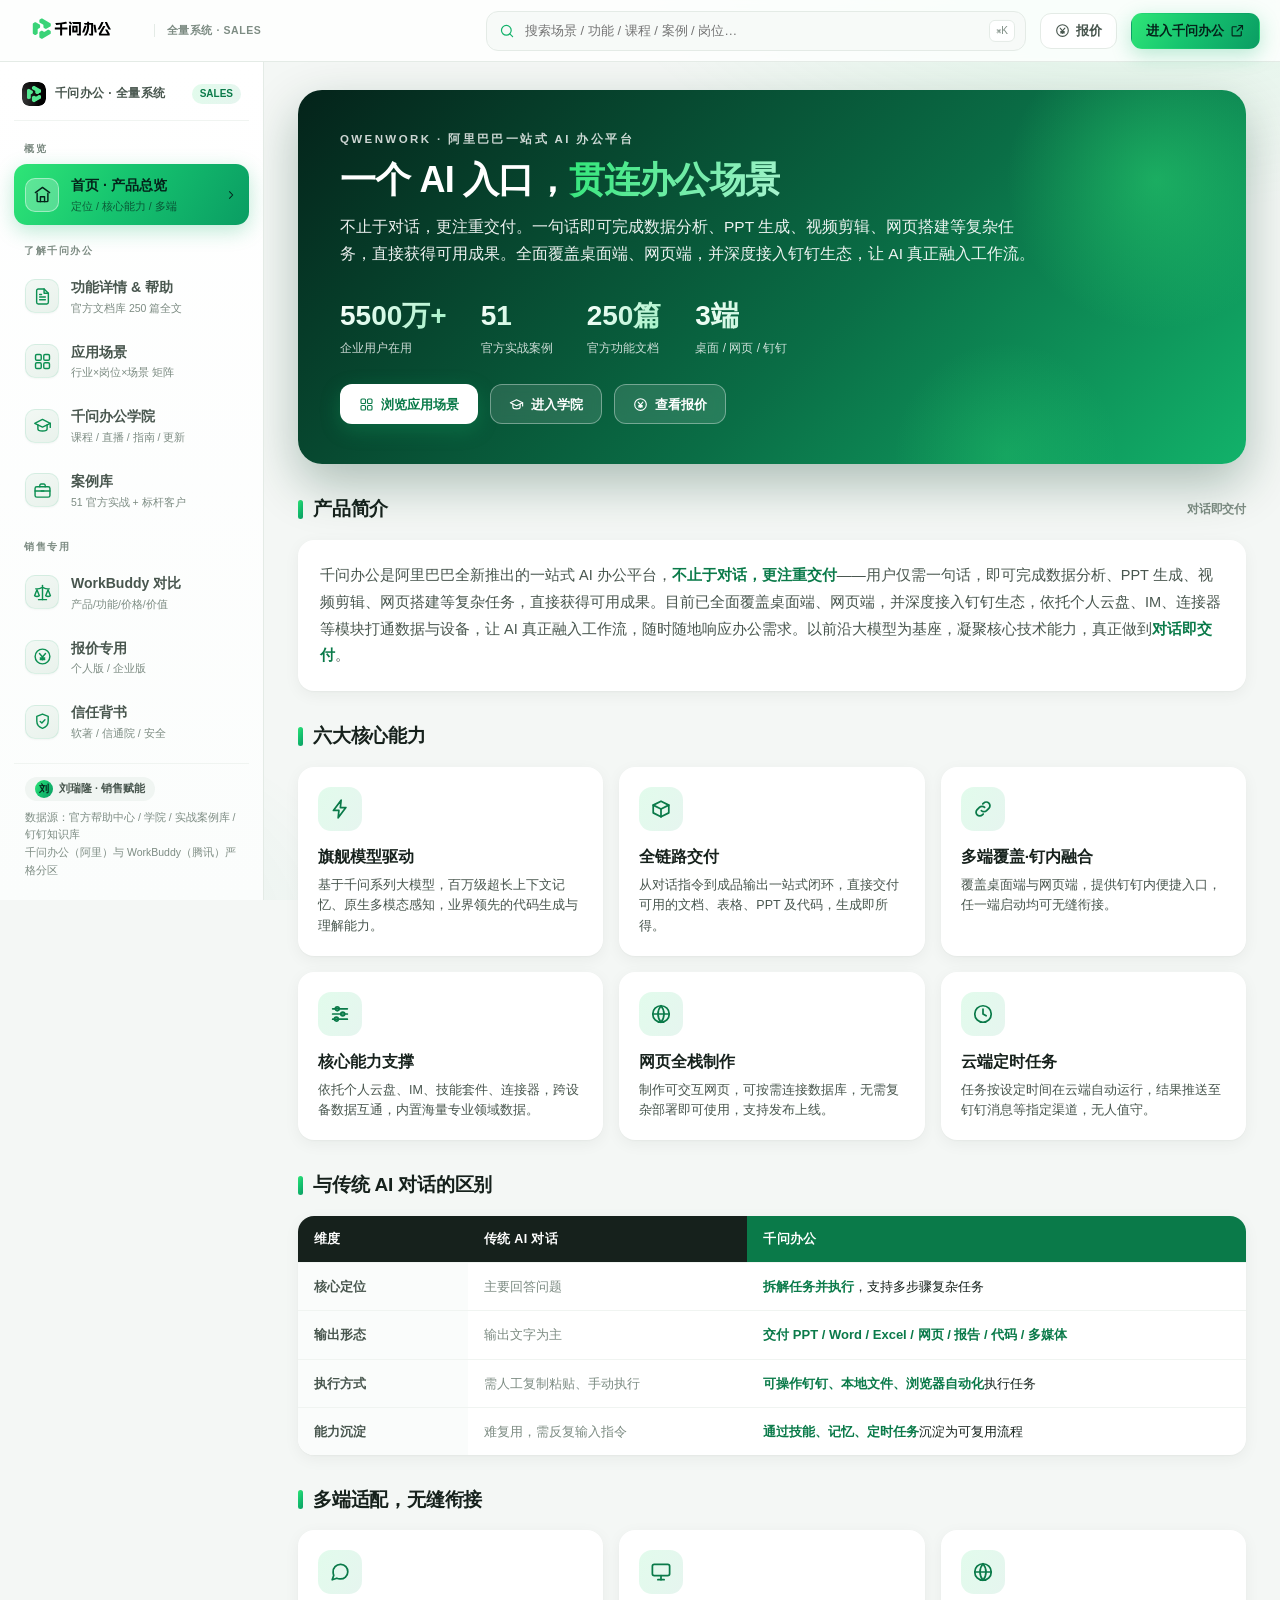
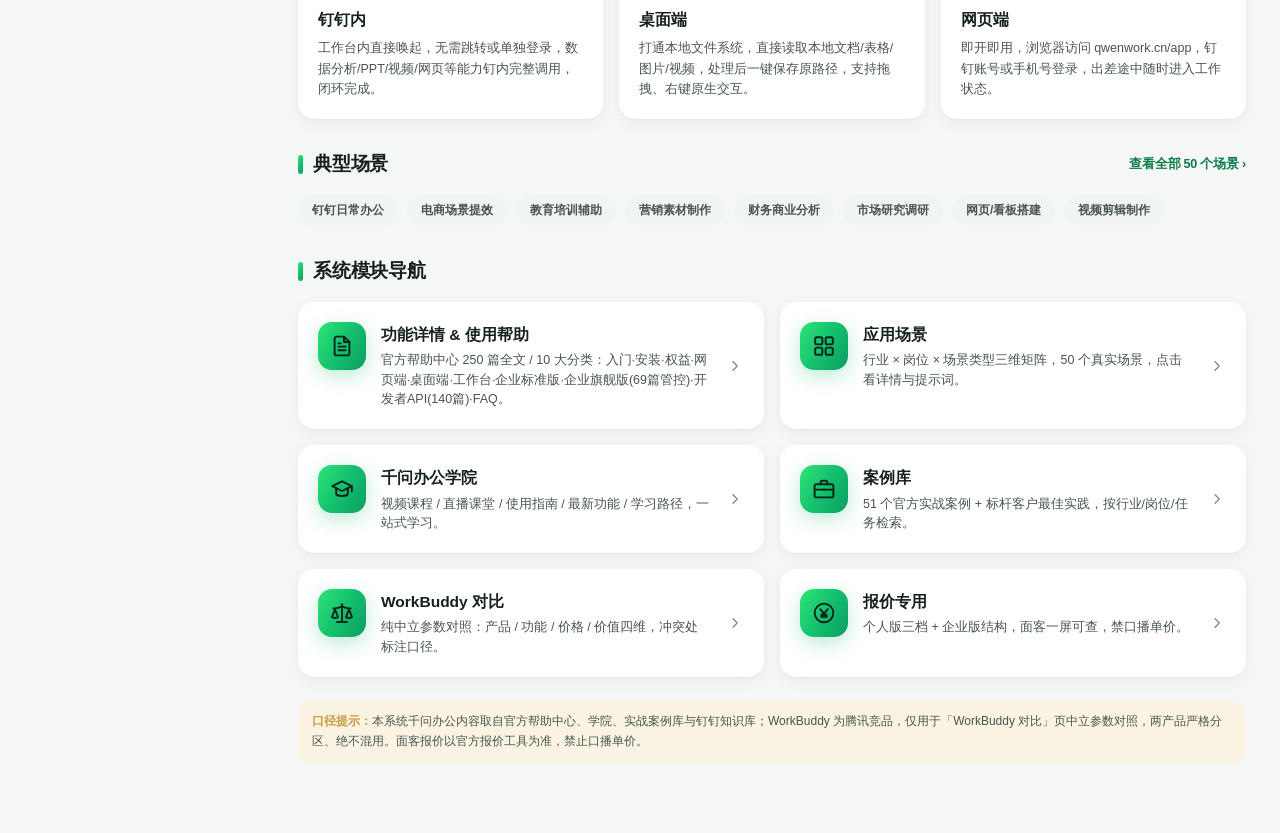
==== index.html @ 917c47f8 "Add files via upload" ====
<!DOCTYPE html>
<html lang="zh-CN">
<head>
<meta charset="UTF-8">
<meta name="viewport" content="width=device-width, initial-scale=1.0">
<title>千问办公 · 全量系统 | 产品总览</title>
<link rel="stylesheet" href="assets/style.css">
</head>
<body>
<div id="topbar-slot"></div>
<nav class="sidenav" id="sidenav"></nav>
<div class="main">
  <div class="page">

    <section class="hero fade-in">
      <div class="he">QWENWORK · 阿里巴巴一站式 AI 办公平台</div>
      <h1>一个 AI 入口，<span class="hl">贯连办公场景</span></h1>
      <p>不止于对话，更注重交付。一句话即可完成数据分析、PPT 生成、视频剪辑、网页搭建等复杂任务，直接获得可用成果。全面覆盖桌面端、网页端，并深度接入钉钉生态，让 AI 真正融入工作流。</p>
      <div class="hstats">
        <div class="hs"><div class="num">5500万+</div><div class="lab">企业用户在用</div></div>
        <div class="hs"><div class="num">51</div><div class="lab">官方实战案例</div></div>
        <div class="hs"><div class="num">250篇</div><div class="lab">官方功能文档</div></div>
        <div class="hs"><div class="num">3端</div><div class="lab">桌面 / 网页 / 钉钉</div></div>
      </div>
      <div class="hbtns">
        <a class="btn pri" href="scenarios.html"><svg class="ic-svg" viewBox="0 0 24 24" fill="none" stroke="currentColor" stroke-width="1.8" stroke-linecap="round" stroke-linejoin="round"><rect x="3.2" y="3.2" width="7.2" height="7.2" rx="1.6"/><rect x="13.6" y="3.2" width="7.2" height="7.2" rx="1.6"/><rect x="3.2" y="13.6" width="7.2" height="7.2" rx="1.6"/><rect x="13.6" y="13.6" width="7.2" height="7.2" rx="1.6"/></svg>浏览应用场景</a>
        <a class="btn gho" href="academy.html"><svg class="ic-svg" viewBox="0 0 24 24" fill="none" stroke="currentColor" stroke-width="1.8" stroke-linecap="round" stroke-linejoin="round"><path d="M21.8 9.2 12 4.4 2.2 9.2 12 14z"/><path d="M6.2 11.4v5c0 1.4 2.6 2.6 5.8 2.6s5.8-1.2 5.8-2.6v-5"/><path d="M21.8 9.2v5.2"/></svg>进入学院</a>
        <a class="btn gho" href="pricing.html"><svg class="ic-svg" viewBox="0 0 24 24" fill="none" stroke="currentColor" stroke-width="1.8" stroke-linecap="round" stroke-linejoin="round"><circle cx="12" cy="12" r="9.3"/><path d="M8.2 8.2 12 12.6l3.8-4.4"/><path d="M12 12.6v3.6"/><path d="M9.2 13.8h5.6M9.2 15.8h5.6"/></svg>查看报价</a>
      </div>
    </section>

    <div class="sec-title reveal"><span class="bar"></span>产品简介<span class="cnt">对话即交付</span></div>
    <div class="card reveal" style="line-height:1.85;color:var(--ink2);font-size:14.5px">
      千问办公是阿里巴巴全新推出的一站式 AI 办公平台，<b style="color:var(--brand-deep)">不止于对话，更注重交付</b>——用户仅需一句话，即可完成数据分析、PPT 生成、视频剪辑、网页搭建等复杂任务，直接获得可用成果。目前已全面覆盖桌面端、网页端，并深度接入钉钉生态，依托个人云盘、IM、连接器等模块打通数据与设备，让 AI 真正融入工作流，随时随地响应办公需求。以前沿大模型为基座，凝聚核心技术能力，真正做到<b style="color:var(--brand-deep)">对话即交付</b>。
    </div>

    <div class="sec-title reveal"><span class="bar"></span>六大核心能力</div>
    <div class="grid g3" id="caps"></div>

    <div class="sec-title reveal"><span class="bar"></span>与传统 AI 对话的区别</div>
    <table class="cmp reveal">
      <thead><tr><th style="width:170px">维度</th><th>传统 AI 对话</th><th class="qw">千问办公</th></tr></thead>
      <tbody>
        <tr><td class="dim">核心定位</td><td class="no">主要回答问题</td><td><span class="yes">拆解任务并执行</span>，支持多步骤复杂任务</td></tr>
        <tr><td class="dim">输出形态</td><td class="no">输出文字为主</td><td><span class="yes">交付 PPT / Word / Excel / 网页 / 报告 / 代码 / 多媒体</span></td></tr>
        <tr><td class="dim">执行方式</td><td class="no">需人工复制粘贴、手动执行</td><td><span class="yes">可操作钉钉、本地文件、浏览器自动化</span>执行任务</td></tr>
        <tr><td class="dim">能力沉淀</td><td class="no">难复用，需反复输入指令</td><td><span class="yes">通过技能、记忆、定时任务</span>沉淀为可复用流程</td></tr>
      </tbody>
    </table>

    <div class="sec-title reveal"><span class="bar"></span>多端适配，无缝衔接</div>
    <div class="grid g3" id="ends"></div>

    <div class="sec-title reveal"><span class="bar"></span>典型场景<span class="more" onclick="location.href='scenarios.html'">查看全部 50 个场景 ›</span></div>
    <div class="chips reveal" id="typical" style="gap:9px"></div>

    <div class="sec-title reveal"><span class="bar"></span>系统模块导航</div>
    <div class="grid g2" id="mods"></div>

    <div class="note reveal" style="margin-top:24px"><b>口径提示：</b>本系统千问办公内容取自官方帮助中心、学院、实战案例库与钉钉知识库；WorkBuddy 为腾讯竞品，仅用于「WorkBuddy 对比」页中立参数对照，两产品严格分区、绝不混用。面客报价以官方报价工具为准，禁止口播单价。</div>

  </div>
</div>
<script src="assets/data.js"></script>
<script src="assets/cases-data.js"></script>
<script src="assets/learn-content.js"></script>
<script src="assets/app.js"></script>
<script>
initShell('index');

const CAPS=[
  {i:"zap",t:"旗舰模型驱动",d:"基于千问系列大模型，百万级超长上下文记忆、原生多模态感知，业界领先的代码生成与理解能力。"},
  {i:"box",t:"全链路交付",d:"从对话指令到成品输出一站式闭环，直接交付可用的文档、表格、PPT 及代码，生成即所得。"},
  {i:"link",t:"多端覆盖·钉内融合",d:"覆盖桌面端与网页端，提供钉钉内便捷入口，任一端启动均可无缝衔接。"},
  {i:"sliders",t:"核心能力支撑",d:"依托个人云盘、IM、技能套件、连接器，跨设备数据互通，内置海量专业领域数据。"},
  {i:"globe",t:"网页全栈制作",d:"制作可交互网页，可按需连接数据库，无需复杂部署即可使用，支持发布上线。"},
  {i:"clock",t:"云端定时任务",d:"任务按设定时间在云端自动运行，结果推送至钉钉消息等指定渠道，无人值守。"},
];
document.getElementById('caps').innerHTML=CAPS.map((c,i)=>`<div class="cap reveal" style="transition-delay:${i*40}ms"><div class="ci">${icon(c.i)}</div><h3>${c.t}</h3><p>${c.d}</p></div>`).join('');

const ENDS=[
  {i:"message",t:"钉钉内",d:"工作台内直接唤起，无需跳转或单独登录，数据分析/PPT/视频/网页等能力钉内完整调用，闭环完成。"},
  {i:"monitor",t:"桌面端",d:"打通本地文件系统，直接读取本地文档/表格/图片/视频，处理后一键保存原路径，支持拖拽、右键原生交互。"},
  {i:"globe",t:"网页端",d:"即开即用，浏览器访问 qwenwork.cn/app，钉钉账号或手机号登录，出差途中随时进入工作状态。"},
];
document.getElementById('ends').innerHTML=ENDS.map((c,i)=>`<div class="cap reveal" style="transition-delay:${i*40}ms"><div class="ci">${icon(c.i)}</div><h3>${c.t}</h3><p>${c.d}</p></div>`).join('');

const TYP=["钉钉日常办公","电商场景提效","教育培训辅助","营销素材制作","财务商业分析","市场研究调研","网页/看板搭建","视频剪辑制作"];
document.getElementById('typical').innerHTML=TYP.map(t=>`<span class="chip" onclick="location.href='scenarios.html'">${t}</span>`).join('');

const MODS=[
  {i:"docs",t:"功能详情 & 使用帮助",d:"官方帮助中心 250 篇全文 / 10 大分类：入门·安装·权益·网页端·桌面端·工作台·企业标准版·企业旗舰版(69篇管控)·开发者API(140篇)·FAQ。",h:"features.html"},
  {i:"grid",t:"应用场景",d:"行业 × 岗位 × 场景类型三维矩阵，50 个真实场景，点击看详情与提示词。",h:"scenarios.html"},
  {i:"cap",t:"千问办公学院",d:"视频课程 / 直播课堂 / 使用指南 / 最新功能 / 学习路径，一站式学习。",h:"academy.html"},
  {i:"briefcase",t:"案例库",d:"51 个官方实战案例 + 标杆客户最佳实践，按行业/岗位/任务检索。",h:"cases.html"},
  {i:"scale",t:"WorkBuddy 对比",d:"纯中立参数对照：产品 / 功能 / 价格 / 价值四维，冲突处标注口径。",h:"compare.html"},
  {i:"yuan",t:"报价专用",d:"个人版三档 + 企业版结构，面客一屏可查，禁口播单价。",h:"pricing.html"},
];
document.getElementById('mods').innerHTML=MODS.map((m,i)=>`<a class="mod reveal" style="transition-delay:${i*40}ms" href="${m.h}"><div class="mi">${icon(m.i)}</div><div><h3>${m.t}</h3><p>${m.d}</p></div><span class="go">${icon('chevron')}</span></a>`).join('');

// 触发 reveal
requestAnimationFrame(()=>document.querySelectorAll('.reveal').forEach(el=>el.classList.add('in')));
</script>
</body>
</html>
---- assets/style.css ----
/* 千问办公全量系统 · 共享样式 · 品牌绿 · 清爽亮色查阅风 · v2 */
:root{
  --bg:#f4f7f5; --bg2:#eef3ef; --panel:#ffffff; --ink:#16211c; --ink2:#48564e; --ink3:#7d8c83;
  --line:#e4ebe6; --line2:#f0f4f1;
  --brand:#12b26a; --brand-bright:#2fe577; --brand-deep:#0a7a49; --brand-ink:#0c8f52;
  --grad:linear-gradient(120deg,#2fe577 0%,#16c46f 45%,#0a9d63 100%);
  --grad-soft:linear-gradient(120deg,rgba(47,229,119,.14),rgba(10,157,99,.10));
  --hero:linear-gradient(135deg,#04231a 0%,#0a6e46 58%,#12b26a 100%);
  --gold:#c99a3c; --cyan:#0ea5b7; --ok:#1f9d6b; --warn:#d98a1f; --bad:#d4574e;
  --sh1:0 1px 2px rgba(16,40,28,.04),0 4px 16px rgba(16,40,28,.05);
  --sh2:0 4px 10px rgba(16,40,28,.07),0 18px 44px rgba(16,40,28,.10);
  --shg:0 6px 20px rgba(18,178,106,.28);
  --r:16px; --rs:11px;
  --nav:264px; --head:62px;
  --f1:13px; --f2:15px; --f3:19px;
  --ease:cubic-bezier(.22,.61,.36,1);
}
*{box-sizing:border-box;margin:0;padding:0}
html{scroll-behavior:smooth}
body{
  font-family:-apple-system,BlinkMacSystemFont,"PingFang SC","Microsoft YaHei",Segoe UI,Roboto,sans-serif;
  background:var(--bg); color:var(--ink); font-size:var(--f2); line-height:1.62; -webkit-font-smoothing:antialiased;
}
body::before{content:"";position:fixed;inset:0;z-index:-1;pointer-events:none;
  background:radial-gradient(900px 480px at 88% -8%,rgba(47,229,119,.13),transparent 60%),
             radial-gradient(760px 420px at -6% 104%,rgba(10,157,99,.10),transparent 60%);}
a{color:inherit;text-decoration:none}
::selection{background:rgba(47,229,119,.30)}
img{max-width:100%;display:block}

/* ===== 顶部栏（玻璃） ===== */
.topbar{position:fixed;top:0;left:0;right:0;height:var(--head);z-index:60;
  background:rgba(255,255,255,.82);backdrop-filter:saturate(180%) blur(16px);
  border-bottom:1px solid var(--line);display:flex;align-items:center;gap:14px;padding:0 20px}
.brand{display:flex;align-items:center;gap:11px;font-weight:800}
.brand .logo{width:34px;height:34px;border-radius:11px;background:var(--grad);display:grid;place-items:center;color:#04231a;font-size:17px;font-weight:900;box-shadow:var(--shg)}
.brand .bt{font-size:16px;letter-spacing:.2px;line-height:1.15}
.brand .bt small{display:block;font-size:10.5px;font-weight:600;color:var(--ink3);letter-spacing:1.2px;margin-top:1px}
.searchwrap{flex:1;max-width:540px;margin-left:auto;position:relative}
.searchwrap input{width:100%;height:40px;border:1px solid var(--line);background:#f7faf8;border-radius:12px;padding:0 60px 0 38px;font-size:var(--f1);color:var(--ink);outline:none;transition:.2s var(--ease)}
.searchwrap input:focus{border-color:var(--brand);background:#fff;box-shadow:0 0 0 4px rgba(47,229,119,.16)}
.searchwrap .si{position:absolute;left:13px;top:50%;transform:translateY(-50%);color:var(--brand);font-size:15px}
.searchwrap .kbd{position:absolute;right:11px;top:50%;transform:translateY(-50%);font-size:10px;color:var(--ink3);border:1px solid var(--line);border-radius:6px;padding:2px 6px;background:#fff}
.suggest{position:absolute;top:48px;left:0;right:0;background:#fff;border:1px solid var(--line);border-radius:14px;box-shadow:var(--sh2);max-height:64vh;overflow:auto;display:none;z-index:70}
.suggest.on{display:block;animation:pop .18s var(--ease)}
@keyframes pop{from{opacity:0;transform:translateY(-6px)}to{opacity:1;transform:none}}
.suggest .sg{padding:10px 15px;cursor:pointer;border-bottom:1px solid var(--line2);font-size:var(--f1);display:flex;gap:10px;align-items:center}
.suggest .sg:last-child{border-bottom:0}
.suggest .sg:hover,.suggest .sg.act{background:#f1fbf5}
.suggest .sg .ico{width:26px;height:26px;border-radius:8px;background:var(--grad-soft);color:var(--brand-deep);display:grid;place-items:center;font-size:13px;flex-shrink:0}
.suggest .sg .t{font-weight:650}
.suggest .sg .m{color:var(--ink3);font-size:11px}
.topbtn{height:36px;padding:0 14px;border-radius:11px;border:1px solid var(--line);background:#fff;font-size:var(--f1);font-weight:600;color:var(--ink2);cursor:pointer;display:flex;align-items:center;gap:6px;transition:.18s var(--ease);white-space:nowrap}
.topbtn:hover{border-color:var(--brand);color:var(--brand-deep);box-shadow:0 3px 10px rgba(18,178,106,.14)}
.topbtn.solid{background:var(--grad);color:#04231a;border-color:transparent;box-shadow:var(--shg)}
.topbtn.solid:hover{filter:brightness(1.05);color:#04231a}

/* ===== 侧边导航（系统模块控制台风） ===== */
.sidenav{position:fixed;top:var(--head);left:0;bottom:0;width:var(--nav);z-index:50;
  background:linear-gradient(180deg,#ffffff,#fbfdfc);border-right:1px solid var(--line);
  padding:16px 14px;overflow:auto;display:flex;flex-direction:column}
.nav-head{display:flex;align-items:center;gap:9px;padding:4px 8px 14px;margin-bottom:6px;border-bottom:1px solid var(--line2)}
.nav-head .dot{width:9px;height:9px;border-radius:50%;background:var(--brand-bright);box-shadow:0 0 0 4px rgba(47,229,119,.18)}
.nav-head .t{font-size:12px;font-weight:700;color:var(--ink2);letter-spacing:.4px}
.nav-head .v{margin-left:auto;font-size:10px;font-weight:700;color:var(--brand-deep);background:var(--grad-soft);padding:2px 8px;border-radius:999px}
.grp{font-size:10px;color:var(--ink3);letter-spacing:1.6px;font-weight:800;padding:14px 10px 7px;text-transform:uppercase}
.ni{display:flex;align-items:center;gap:12px;padding:10px 11px;border-radius:13px;color:var(--ink2);font-size:14px;font-weight:600;cursor:pointer;transition:.18s var(--ease);margin-bottom:4px;position:relative}
.ni .ic{width:34px;height:34px;border-radius:10px;background:linear-gradient(150deg,#f2f8f4,#e9f2ec);border:1px solid rgba(18,178,106,.10);color:var(--brand-ink);display:grid;place-items:center;font-size:16px;flex-shrink:0;transition:.18s var(--ease);box-shadow:0 1px 2px rgba(16,40,28,.04)}
.ni .tx{flex:1;min-width:0}
.ni .tx .sub{display:block;font-size:10.5px;font-weight:500;color:var(--ink3);margin-top:1px;white-space:nowrap;overflow:hidden;text-overflow:ellipsis}
.ni .arw{opacity:0;transform:translateX(-4px);transition:.18s;color:var(--brand);font-size:14px}
.ni:hover{background:#f2f8f4;color:var(--ink)}
.ni:hover .ic{background:linear-gradient(150deg,#e3f6ea,#d3f0df);border-color:rgba(18,178,106,.22);color:var(--brand-deep);box-shadow:0 2px 8px rgba(18,178,106,.16)}
.ni:hover .arw{opacity:1;transform:none}
.ni.active{background:var(--grad);color:#04231a;box-shadow:var(--shg)}
.ni.active .ic{background:rgba(255,255,255,.24);border-color:rgba(255,255,255,.42);color:#04231a;box-shadow:none}
.ni.active .tx .sub{color:rgba(4,35,26,.66)}
.ni.active .arw{opacity:1;transform:none;color:#04231a}
.nav-foot{margin-top:auto;padding:13px 11px 4px;border-top:1px solid var(--line2);font-size:10.5px;color:var(--ink3);line-height:1.7}
.nav-foot .chipme{display:inline-flex;align-items:center;gap:6px;background:#f0f5f2;border-radius:999px;padding:3px 10px;font-weight:600;color:var(--ink2);margin-bottom:8px}
.nav-foot .chipme .av{width:18px;height:18px;border-radius:50%;background:var(--grad);color:#04231a;display:grid;place-items:center;font-size:10px;font-weight:800}

/* ===== 主区 ===== */
.main{margin-left:var(--nav);padding-top:var(--head);min-height:100vh}
.page{padding:28px 34px 70px;max-width:1320px;margin:0 auto}
.pagehead{margin-bottom:22px}
.pagehead .eyebrow{display:inline-flex;align-items:center;gap:7px;font-size:11px;letter-spacing:1.6px;color:var(--brand-deep);font-weight:800;text-transform:uppercase;background:var(--grad-soft);padding:4px 12px;border-radius:999px}
.pagehead h1{font-size:29px;font-weight:850;letter-spacing:-.4px;margin:12px 0 7px}
.pagehead p{color:var(--ink2);font-size:var(--f2);max-width:860px}

/* ===== 卡片/区块 ===== */
.card{background:var(--panel);border-radius:var(--r);box-shadow:var(--sh1);padding:22px}
.grid{display:grid;gap:16px}
.g2{grid-template-columns:repeat(2,1fr)}.g3{grid-template-columns:repeat(3,1fr)}.g4{grid-template-columns:repeat(4,1fr)}
.sec-title{display:flex;align-items:center;gap:10px;font-size:var(--f3);font-weight:800;margin:30px 0 15px;letter-spacing:-.2px}
.sec-title .bar{width:5px;height:19px;border-radius:3px;background:var(--grad)}
.sec-title .cnt{font-size:12px;color:var(--ink3);font-weight:600;margin-left:auto}
.sec-title .more{font-size:12.5px;color:var(--brand-deep);font-weight:650;margin-left:auto;cursor:pointer}
.sec-title .more:hover{text-decoration:underline}

.tag{display:inline-flex;align-items:center;gap:4px;font-size:11px;font-weight:650;padding:3px 10px;border-radius:999px;background:#eaf7ef;color:var(--brand-deep);line-height:1.6}
.tag.cy{background:#e6f7f9;color:#0a7d8c}.tag.gd{background:#faf3e3;color:var(--gold)}
.tag.gy{background:#f0f4f1;color:var(--ink2)}.tag.dk{background:#20243a;color:#fff}
.btn{display:inline-flex;align-items:center;gap:7px;height:40px;padding:0 18px;border-radius:12px;font-size:var(--f1);font-weight:700;cursor:pointer;border:1px solid transparent;transition:.18s var(--ease)}
.btn.pri{background:var(--grad);color:#04231a;box-shadow:var(--shg)}
.btn.pri:hover{filter:brightness(1.06);transform:translateY(-1px)}
.btn.gho{border-color:var(--line);background:#fff;color:var(--ink2)}
.btn.gho:hover{border-color:var(--brand);color:var(--brand-deep)}
.btn.sm{height:32px;padding:0 13px;font-size:12px;border-radius:9px}

/* ===== 筛选条 ===== */
.filters{background:var(--panel);border-radius:var(--r);box-shadow:var(--sh1);padding:15px 17px;margin-bottom:20px}
.frow{display:flex;align-items:flex-start;gap:11px;padding:8px 0;border-bottom:1px dashed var(--line2)}
.frow:last-of-type{border-bottom:0}
.frow .fl{font-size:11.5px;font-weight:800;color:var(--ink3);width:66px;flex-shrink:0;padding-top:6px;letter-spacing:.6px}
.chips{display:flex;flex-wrap:wrap;gap:7px}
.chip{font-size:12px;font-weight:650;padding:5px 13px;border-radius:999px;background:#f1f5f2;color:var(--ink2);cursor:pointer;border:1px solid transparent;transition:.16s var(--ease);user-select:none}
.chip:hover{background:#e4f6ea;color:var(--brand-deep)}
.chip.on{background:var(--grad);color:#04231a;box-shadow:0 3px 10px rgba(18,178,106,.26)}
.chip .n{opacity:.55;font-weight:600;margin-left:4px;font-size:11px}
.freset{font-size:12px;color:var(--brand-deep);cursor:pointer;font-weight:700;padding:6px 0 0;white-space:nowrap;display:inline-flex;align-items:center;gap:4px}
.freset .ic-svg{width:13px;height:13px}
.freset:hover{text-decoration:underline}

/* ===== 场景卡 ===== */
.scn-grid{display:grid;grid-template-columns:repeat(3,1fr);gap:16px}
.scn{background:var(--panel);border-radius:var(--r);box-shadow:var(--sh1);padding:18px;display:flex;flex-direction:column;gap:10px;transition:.22s var(--ease);position:relative;overflow:hidden;cursor:pointer}
.scn::after{content:"";position:absolute;left:0;top:0;bottom:0;width:4px;background:var(--grad);transform:scaleY(0);transform-origin:top;transition:.24s var(--ease)}
.scn:hover{box-shadow:var(--sh2);transform:translateY(-3px)}
.scn:hover::after{transform:scaleY(1)}
.scn .ghost{position:absolute;right:10px;top:4px;font-size:48px;font-weight:900;color:#f0f5f1;line-height:1;pointer-events:none}
.scn h3{font-size:15.5px;font-weight:800;line-height:1.42;position:relative;padding-right:34px}
.scn .pain{font-size:12.5px;color:var(--ink3);line-height:1.55}
.scn .sol{font-size:13px;color:var(--ink2);line-height:1.6;background:#f6faf7;border-radius:11px;padding:10px 12px}
.scn .sol b{color:var(--brand-deep);font-weight:750}
.scn .tags{display:flex;flex-wrap:wrap;gap:5px;margin-top:auto}
.scn .out{font-size:11px;color:var(--ink3);display:flex;align-items:center;gap:6px}
.scn .out .dot{width:6px;height:6px;border-radius:50%;background:var(--brand-bright)}
.scn .open{font-size:11.5px;font-weight:700;color:var(--brand-deep);display:flex;align-items:center;gap:4px;opacity:0;transform:translateX(-4px);transition:.2s}
.scn:hover .open{opacity:1;transform:none}
.empty{padding:54px;text-align:center;color:var(--ink3);grid-column:1/-1}

/* ===== Hero ===== */
.hero{background:var(--hero);border-radius:24px;padding:40px 42px;color:#fff;position:relative;overflow:hidden;box-shadow:0 20px 50px rgba(6,60,38,.30)}
.hero::after{content:"";position:absolute;right:-70px;top:-70px;width:320px;height:320px;border-radius:50%;background:radial-gradient(circle,rgba(47,229,119,.42),transparent 66%)}
.hero::before{content:"";position:absolute;right:120px;bottom:-110px;width:240px;height:240px;border-radius:50%;background:radial-gradient(circle,rgba(47,229,119,.22),transparent 66%)}
.hero .he{font-size:11.5px;letter-spacing:2.4px;opacity:.8;font-weight:700;text-transform:uppercase;position:relative}
.hero h1{font-size:36px;font-weight:900;margin:10px 0 12px;letter-spacing:-.8px;position:relative;line-height:1.18}
.hero h1 .hl{background:linear-gradient(120deg,#2fe577,#a7f3cf);-webkit-background-clip:text;background-clip:text;-webkit-text-fill-color:transparent}
.hero p{font-size:15.5px;opacity:.92;max-width:700px;line-height:1.75;position:relative}
.hero .hstats{display:flex;gap:34px;margin-top:26px;position:relative;flex-wrap:wrap}
.hero .hs .num{font-size:28px;font-weight:900;background:linear-gradient(120deg,#fff,#9ff0c4);-webkit-background-clip:text;background-clip:text;-webkit-text-fill-color:transparent}
.hero .hs .lab{font-size:12px;opacity:.8}
.hero .hbtns{display:flex;gap:12px;margin-top:26px;position:relative;flex-wrap:wrap}
.hero .hbtns .btn.pri{background:#fff;color:var(--brand-deep)}
.hero .hbtns .btn.gho{background:rgba(255,255,255,.12);color:#fff;border-color:rgba(255,255,255,.36);backdrop-filter:blur(6px)}
.hero .hbtns .btn.gho:hover{background:rgba(255,255,255,.2);color:#fff}

/* 能力卡 */
.cap{background:var(--panel);border-radius:var(--r);box-shadow:var(--sh1);padding:20px;transition:.22s var(--ease);position:relative;overflow:hidden}
.cap:hover{box-shadow:var(--sh2);transform:translateY(-3px)}
.cap .ci{width:44px;height:44px;border-radius:13px;display:grid;place-items:center;font-size:21px;background:var(--grad-soft);color:var(--brand-deep);margin-bottom:13px;transition:.22s}
.cap:hover .ci{background:var(--grad);color:#04231a;box-shadow:var(--shg)}
.cap h3{font-size:15.5px;font-weight:800;margin-bottom:6px}
.cap p{font-size:12.5px;color:var(--ink2);line-height:1.62}

/* 模块导航卡 */
.mod{background:var(--panel);border-radius:var(--r);box-shadow:var(--sh1);padding:20px;cursor:pointer;transition:.22s var(--ease);display:flex;gap:15px;align-items:flex-start;position:relative;overflow:hidden}
.mod:hover{box-shadow:var(--sh2);transform:translateY(-3px)}
.mod .mi{width:48px;height:48px;border-radius:14px;background:var(--grad);color:#04231a;display:grid;place-items:center;font-size:22px;flex-shrink:0;box-shadow:var(--shg)}
.mod h3{font-size:15.5px;font-weight:800;margin-bottom:4px}
.mod p{font-size:12.5px;color:var(--ink2);line-height:1.55}
.mod .go{margin-left:auto;color:var(--ink3);font-size:20px;align-self:center;transition:.2s}
.mod:hover .go{color:var(--brand);transform:translateX(3px)}

/* 对比表 */
.cmp{width:100%;border-collapse:collapse;background:var(--panel);border-radius:var(--r);overflow:hidden;box-shadow:var(--sh1)}
.cmp th,.cmp td{padding:13px 16px;text-align:left;font-size:13px;border-bottom:1px solid var(--line2);vertical-align:top}
.cmp thead th{background:#16211c;color:#fff;font-weight:700;font-size:12.5px;letter-spacing:.3px}
.cmp thead th.qw{background:var(--brand-deep)}
.cmp tbody tr:last-child td{border-bottom:0}
.cmp tbody tr:hover td{background:#f7fbf8}
.cmp td.dim{color:var(--ink2);font-weight:700;width:170px;background:#fafcfb}
.cmp .yes{color:var(--brand-deep);font-weight:750}
.cmp .no{color:var(--ink3)}
.cmp .mid{color:var(--warn);font-weight:650}

.note{font-size:12px;color:var(--ink2);background:#faf3e3;border-radius:12px;padding:11px 14px;line-height:1.65}
.note b{color:var(--gold)}
.note.gr{background:#eaf7ef}.note.gr b{color:var(--brand-deep)}

/* ===== 选项卡 ===== */
.tabs{display:flex;gap:6px;flex-wrap:wrap;background:#eef3ef;padding:5px;border-radius:13px;margin-bottom:18px;width:fit-content}
.tab{padding:8px 16px;border-radius:9px;font-size:13px;font-weight:650;color:var(--ink2);cursor:pointer;transition:.16s var(--ease)}
.tab:hover{color:var(--brand-deep)}
.tab.on{background:#fff;color:var(--brand-deep);box-shadow:var(--sh1)}
/* 学院学习模块：5 个 tab 拉成全宽等分段式切换器，与下方内容连成一体（仅作用于 #tabs.lm-tabs，不影响 compare 页） */
.lm-tabs{width:100%;display:flex;gap:6px}
.lm-tabs .tab{flex:1 1 0;text-align:center;white-space:nowrap;padding:10px 8px}

/* ===== 详情弹窗 ===== */
.modal-mask{position:fixed;inset:0;background:rgba(10,30,20,.5);backdrop-filter:blur(4px);z-index:100;display:none;align-items:flex-start;justify-content:center;padding:40px 20px;overflow:auto}
.modal-mask.on{display:flex;animation:fade .2s}
@keyframes fade{from{opacity:0}to{opacity:1}}
.modal{background:#fff;border-radius:20px;max-width:820px;width:100%;box-shadow:0 30px 80px rgba(6,40,24,.4);animation:up .28s var(--ease);overflow:hidden}
@keyframes up{from{opacity:0;transform:translateY(20px) scale(.98)}to{opacity:1;transform:none}}
.modal-h{background:var(--hero);color:#fff;padding:26px 30px;position:relative}
.modal-h .eyebrow{font-size:11px;letter-spacing:1.4px;opacity:.82;font-weight:700;text-transform:uppercase}
.modal-h h2{font-size:23px;font-weight:850;margin:8px 0 10px;letter-spacing:-.3px;padding-right:40px}
.modal-h .tags{display:flex;gap:6px;flex-wrap:wrap}
.modal-h .tags .tag{background:rgba(255,255,255,.16);color:#fff}
.modal-x{position:absolute;right:18px;top:18px;width:34px;height:34px;border-radius:10px;background:rgba(255,255,255,.16);color:#fff;border:0;cursor:pointer;font-size:18px;display:grid;place-items:center;transition:.16s}
.modal-x:hover{background:rgba(255,255,255,.3);transform:rotate(90deg)}
.modal-b{padding:24px 30px 28px;max-height:64vh;overflow:auto}
.msec{margin-bottom:22px}
.msec .mh{display:flex;align-items:center;gap:8px;font-size:14px;font-weight:800;color:var(--ink);margin-bottom:10px}
.msec .mh .mi{width:24px;height:24px;border-radius:7px;background:var(--grad-soft);color:var(--brand-deep);display:grid;place-items:center;font-size:12px}
.msec p{font-size:13.5px;color:var(--ink2);line-height:1.72}
.steps{counter-reset:s;display:flex;flex-direction:column;gap:9px}
.step{display:flex;gap:12px;align-items:flex-start;background:#f7faf8;border-radius:12px;padding:12px 14px}
.step .no{counter-increment:s;width:26px;height:26px;border-radius:8px;background:var(--grad);color:#04231a;font-weight:800;font-size:13px;display:grid;place-items:center;flex-shrink:0}
.step .no::before{content:counter(s)}
.step .st{font-size:13px;color:var(--ink2);line-height:1.6}
.step .st b{color:var(--ink);font-weight:700}
.prompt-box{background:#16211c;border-radius:14px;padding:16px 18px;position:relative}
.prompt-box .pl{font-size:11px;font-weight:700;color:var(--brand-bright);letter-spacing:1px;text-transform:uppercase;margin-bottom:8px;display:flex;align-items:center;gap:7px}
.prompt-box pre{font-size:12.5px;color:#d7e6dc;line-height:1.7;white-space:pre-wrap;word-break:break-word;font-family:ui-monospace,SFMono-Regular,Menlo,monospace;max-height:240px;overflow:auto}
.copybtn{position:absolute;right:12px;top:12px;height:30px;padding:0 12px;border-radius:9px;background:rgba(47,229,119,.16);color:var(--brand-bright);border:1px solid rgba(47,229,119,.3);font-size:11.5px;font-weight:700;cursor:pointer;transition:.16s}
.copybtn:hover{background:rgba(47,229,119,.28)}
.modal-f{padding:16px 30px;border-top:1px solid var(--line);display:flex;gap:11px;align-items:center;background:#fafcfb;flex-wrap:wrap}
.modal-f .sp{margin-left:auto}

/* ===== 课程/学院卡 ===== */
.course{background:var(--panel);border-radius:var(--r);box-shadow:var(--sh1);overflow:hidden;transition:.22s var(--ease);cursor:pointer;display:flex;flex-direction:column}
.course:hover{box-shadow:var(--sh2);transform:translateY(-3px)}
.course .cov{height:132px;background:var(--grad-soft);position:relative;overflow:hidden;display:grid;place-items:center}
.course .cov .em{font-size:42px;opacity:.85}
.course .cov .kind{position:absolute;left:11px;top:11px;font-size:10.5px;font-weight:800;padding:3px 10px;border-radius:999px;background:rgba(4,35,26,.72);color:#2fe577;letter-spacing:.5px}
.course .cov .ep{position:absolute;right:11px;top:11px;font-size:10.5px;font-weight:700;padding:3px 9px;border-radius:999px;background:rgba(255,255,255,.86);color:var(--brand-deep)}
.course .cb{padding:15px 16px;display:flex;flex-direction:column;gap:7px;flex:1}
.course h3{font-size:14.5px;font-weight:800;line-height:1.45}
.course .cd{font-size:12px;color:var(--ink3);line-height:1.55;display:-webkit-box;-webkit-line-clamp:2;-webkit-box-orient:vertical;overflow:hidden}
.course .cm{display:flex;align-items:center;gap:8px;margin-top:auto;font-size:11px;color:var(--ink3)}
.course .cm .lv{font-weight:700;color:var(--brand-deep);background:#eaf7ef;padding:2px 8px;border-radius:999px}

/* 时间线（最新功能） */
.tl{position:relative;padding-left:26px}
.tl::before{content:"";position:absolute;left:7px;top:6px;bottom:6px;width:2px;background:linear-gradient(180deg,var(--brand-bright),var(--line))}
.tli{position:relative;margin-bottom:18px;background:var(--panel);border-radius:var(--r);box-shadow:var(--sh1);padding:16px 18px;transition:.2s}
.tli:hover{box-shadow:var(--sh2)}
.tli::before{content:"";position:absolute;left:-23px;top:20px;width:12px;height:12px;border-radius:50%;background:var(--brand-bright);box-shadow:0 0 0 4px rgba(47,229,119,.2)}
.tli .td{font-size:11px;font-weight:700;color:var(--brand-deep);letter-spacing:.5px}
.tli h3{font-size:15px;font-weight:800;margin:4px 0 6px}
.tli p{font-size:12.5px;color:var(--ink2);line-height:1.6}

/* 学习路径 */
.path{background:var(--panel);border-radius:var(--r);box-shadow:var(--sh1);padding:20px;position:relative;overflow:hidden;transition:.22s}
.path:hover{box-shadow:var(--sh2);transform:translateY(-3px)}
.path .lv{font-size:11px;font-weight:800;color:#fff;background:var(--grad);padding:3px 12px;border-radius:999px;display:inline-block;color:#04231a}
.path h3{font-size:17px;font-weight:850;margin:11px 0 10px}
.path ul{list-style:none;display:flex;flex-direction:column;gap:8px}
.path li{font-size:13px;color:var(--ink2);display:flex;gap:9px;align-items:center}
.path li::before{content:"✓";color:var(--brand);font-weight:800}

/* 文档阅读区 */
.docwrap{display:grid;grid-template-columns:250px 1fr;gap:22px;align-items:start}
.doctoc{background:var(--panel);border-radius:var(--r);box-shadow:var(--sh1);padding:14px;position:sticky;top:calc(var(--head) + 16px);max-height:calc(100vh - var(--head) - 32px);overflow:auto}
.doctoc .tg{font-size:10px;font-weight:800;color:var(--ink3);letter-spacing:1.2px;padding:10px 9px 5px;text-transform:uppercase}
.doctoc a{display:block;padding:7px 10px;border-radius:9px;font-size:13px;color:var(--ink2);cursor:pointer;transition:.14s;font-weight:550}
.doctoc a:hover{background:#f2f8f4;color:var(--brand-deep)}
.doctoc a.on{background:var(--grad);color:#04231a;font-weight:700}
/* 官方文档树导航（250页/13分类/可折叠） */
.toc-bar{position:sticky;top:0;background:var(--panel);padding:0 0 10px;margin-bottom:8px;border-bottom:1px solid var(--line2);z-index:2}
.toc-search{display:flex;align-items:center;gap:7px;background:#f2f8f4;border:1px solid var(--line);border-radius:10px;padding:7px 10px}
.toc-search input{border:0;background:transparent;outline:0;font-size:12.5px;width:100%;color:var(--ink)}
.toc-search .si{color:var(--ink3);font-size:13px}
.toc-meta{font-size:10.5px;color:var(--ink3);margin-top:7px;display:flex;justify-content:space-between}
.dtree{font-size:12.5px}
.dtree .dt-row{display:flex;align-items:center;gap:6px;padding:6px 8px;border-radius:8px;cursor:pointer;color:var(--ink2);font-weight:550;transition:.13s;line-height:1.35}
.dtree .dt-row:hover{background:#f2f8f4;color:var(--brand-deep)}
.dtree .dt-tog{width:14px;height:14px;display:grid;place-items:center;font-size:9px;color:var(--ink3);transition:transform .2s var(--ease);flex-shrink:0}
.dtree .dt-folder.open>.dt-row .dt-tog{transform:rotate(90deg)}
.dtree .dt-spacer{width:14px;flex-shrink:0}
.dtree .dt-ic{font-size:11px;opacity:.75;flex-shrink:0;display:grid;place-items:center;color:var(--brand-deep)}
.dtree .dt-ic .ic-svg{width:14px;height:14px;stroke-width:1.9}
.dtree .dt-lab{flex:1;min-width:0}
.dtree .dt-folder>.dt-row>.dt-lab{font-weight:750;color:var(--ink)}
.dtree .dt-count{font-size:9.5px;color:var(--ink3);background:#eef3ef;padding:1px 7px;border-radius:999px;flex-shrink:0;font-weight:700}
.dtree .dt-kids{display:none;margin-left:13px;border-left:1px solid var(--line2);padding-left:5px}
.dtree .dt-folder.open>.dt-kids{display:block}
.dtree .dt-leaf.on>.dt-row{background:var(--grad);color:#04231a;font-weight:700}
.dtree .dt-folder.on>.dt-row{background:var(--grad-soft);color:var(--brand-deep);font-weight:750}
.dtree .dt-leaf.on>.dt-row .dt-ic{opacity:1;color:#04231a}
.dtree .dt-hidden{display:none!important}
.dtree .dt-hit>.dt-row>.dt-lab{color:var(--brand-deep);font-weight:750}
.docbody{background:var(--panel);border-radius:var(--r);box-shadow:var(--sh1);padding:30px 34px;min-height:60vh}
.docbody .crumb{font-size:11.5px;color:var(--ink3);margin-bottom:8px}
.docbody h1.doc-h{font-size:26px;font-weight:850;margin-bottom:16px;letter-spacing:-.3px}
.prose{font-size:14.5px;color:var(--ink2);line-height:1.85}
.prose h1{font-size:20px;color:var(--ink);margin:24px 0 12px;font-weight:800}
.prose h2{font-size:17px;color:var(--ink);margin:20px 0 10px;font-weight:750}
.prose h3{font-size:15px;color:var(--ink);margin:16px 0 8px;font-weight:700}
.prose p{margin:10px 0}
.prose ul,.prose ol{margin:10px 0 10px 22px}
.prose li{margin:5px 0}
.prose strong{color:var(--ink);font-weight:750}
.prose a{color:var(--brand-deep);text-decoration:underline}
.prose .table-wrap{overflow:auto;margin:14px 0}
.prose table{width:100%;border-collapse:collapse;font-size:13px}
.prose table th,.prose table td{border:1px solid var(--line);padding:9px 12px;text-align:left}
.prose table th{background:#f4f8f5;font-weight:700;color:var(--ink)}
.prose code{background:#f0f4f1;padding:2px 6px;border-radius:5px;font-size:12.5px;color:var(--brand-deep)}
.prose img{border-radius:12px;margin:14px 0;box-shadow:var(--sh1);max-width:100%;height:auto;display:block}
/* 内嵌视频容器化：限宽、圆角、16:9、优雅占位，杜绝巨型孤立播放按钮 */
.prose video,.msec video,.modal-b video,.docbody video{display:block;width:100%;max-width:560px;height:auto;aspect-ratio:16/9;object-fit:cover;background:#0d1512;border-radius:14px;box-shadow:var(--sh1);margin:14px 0}
.prose iframe,.msec iframe{display:block;width:100%;max-width:560px;aspect-ratio:16/9;border:0;border-radius:14px;box-shadow:var(--sh1);margin:14px 0;background:#0d1512}

/* 案例卡 */
.case{background:var(--panel);border-radius:var(--r);box-shadow:var(--sh1);overflow:hidden;transition:.22s var(--ease);cursor:pointer}
.case:hover{box-shadow:var(--sh2);transform:translateY(-3px)}
.case .cc{height:150px;background:#eef3ef;position:relative;overflow:hidden}
.case .cc img{width:100%;height:100%;object-fit:cover}
.case .cc .ph{position:absolute;inset:0;display:grid;place-items:center;font-size:34px;color:var(--brand);background:var(--grad-soft)}
.case .cc .vid{position:absolute;right:10px;bottom:10px;font-size:10.5px;font-weight:700;padding:3px 9px;border-radius:999px;background:rgba(4,35,26,.74);color:#2fe577;display:inline-flex;align-items:center;gap:4px}
.case .cc .vid .ic-svg{width:11px;height:11px;stroke-width:2}
.case .cb{padding:15px 16px}
.case h3{font-size:14.5px;font-weight:800;line-height:1.45;margin-bottom:6px}
.case .cd{font-size:12px;color:var(--ink3);line-height:1.55;display:-webkit-box;-webkit-line-clamp:2;-webkit-box-orient:vertical;overflow:hidden;margin-bottom:10px}
.case .tags{display:flex;flex-wrap:wrap;gap:5px}

/* 价格卡 */
.price{background:var(--panel);border-radius:20px;box-shadow:var(--sh1);padding:26px;position:relative;transition:.22s var(--ease);display:flex;flex-direction:column}
.price:hover{box-shadow:var(--sh2);transform:translateY(-3px)}
.price.feat{border:2px solid var(--brand);box-shadow:var(--shg)}
.price .badge{position:absolute;right:18px;top:18px;font-size:10.5px;font-weight:800;padding:3px 11px;border-radius:999px;background:var(--grad);color:#04231a}
.price .pn{font-size:13px;font-weight:800;color:var(--ink3);letter-spacing:.6px}
.price .pt{font-size:19px;font-weight:850;margin:5px 0 12px}
.price .amt{font-size:38px;font-weight:900;color:var(--brand-deep);letter-spacing:-1px}
.price .amt small{font-size:14px;font-weight:650;color:var(--ink3)}
.price .old{font-size:12.5px;color:var(--ink3);text-decoration:line-through;margin-top:2px}
.price ul{list-style:none;margin:18px 0;display:flex;flex-direction:column;gap:9px;flex:1}
.price li{font-size:13px;color:var(--ink2);display:flex;gap:9px;align-items:flex-start;line-height:1.5}
.price li::before{content:"✓";color:var(--brand);font-weight:800;flex-shrink:0}
.price li b{color:var(--ink);font-weight:750}

/* 滚动条 */
::-webkit-scrollbar{width:10px;height:10px}
::-webkit-scrollbar-thumb{background:#cdd8d0;border-radius:7px;border:2px solid var(--bg)}
::-webkit-scrollbar-thumb:hover{background:#b6c4ba}
::-webkit-scrollbar-track{background:transparent}

/* 动效 */
.fade-in{animation:fi .38s var(--ease) both}
@keyframes fi{from{opacity:0;transform:translateY(10px)}to{opacity:1;transform:none}}
.reveal{opacity:0;transform:translateY(16px);transition:.5s var(--ease)}
.reveal.in{opacity:1;transform:none}

.menu-only{display:none}
@media(max-width:1120px){.scn-grid,.g4{grid-template-columns:repeat(2,1fr)}.g3{grid-template-columns:repeat(2,1fr)}.docwrap{grid-template-columns:1fr}.doctoc{position:static;max-height:none}}
@media(max-width:860px){
  :root{--nav:0px}
  .sidenav{transform:translateX(-100%);transition:.26s var(--ease);width:280px;box-shadow:var(--sh2)}
  .sidenav.open{transform:translateX(0)}
  .menu-only{display:flex}
  .scn-grid,.g2,.g3,.g4{grid-template-columns:1fr}
  .page{padding:20px 16px 56px}
  .hero{padding:28px 22px;border-radius:20px}.hero h1{font-size:26px}
  .searchwrap .kbd{display:none}
  .modal-b{max-height:none}.modal-mask{padding:0}
  .modal{border-radius:0;min-height:100vh}
}

/* ===== 学院·使用指南原文（learn.qwenwork.cn/docs）演示块还原 ===== */
.guide-prose{font-size:14px;line-height:1.82}
.guide-prose h2{font-size:16.5px;color:var(--ink);margin:24px 0 11px;font-weight:800;padding-left:11px;border-left:3px solid var(--brand)}
.guide-prose h3{font-size:14.5px;color:var(--ink);margin:16px 0 8px;font-weight:750}
.guide-prose pre{background:#16211c;border-radius:12px;padding:14px 16px;overflow:auto;margin:12px 0}
.guide-prose pre code{background:transparent;color:#d7e6dc;padding:0;font-size:12.5px;line-height:1.72;white-space:pre-wrap;word-break:break-word}
.guide-prose img{border-radius:12px;margin:13px 0;box-shadow:var(--sh1);max-width:100%;height:auto;display:block}
.qw-demo{background:#f5faf7;border:1px solid var(--line);border-radius:16px;padding:16px;margin:16px 0}
.qw-demo-grid{display:grid;grid-template-columns:1fr 1fr;gap:14px}
.qw-demo-col{background:#fff;border:1px solid var(--line2);border-radius:12px;padding:12px;display:flex;flex-direction:column;gap:10px}
.qw-demo-bar{font-size:11.5px;font-weight:800;color:var(--brand-deep);letter-spacing:.6px;background:var(--grad-soft);border-radius:8px;padding:5px 12px;align-self:flex-start}
.qw-demo-col video{display:block;width:100%;aspect-ratio:16/9;object-fit:cover;background:#0d1512;border-radius:10px}
.qw-demo-files{display:flex;flex-direction:column;gap:8px}
.qw-demo-file{display:flex;align-items:center;gap:8px;font-size:12.5px;font-weight:650;color:var(--brand-deep);background:#f2f8f4;border:1px solid var(--line);border-radius:10px;padding:9px 12px;text-decoration:none;transition:.16s;word-break:break-all}
.qw-demo-file:hover{background:#e7f5ec;border-color:var(--brand);transform:translateY(-1px)}
.qw-demo-file::before{content:"⬇";font-size:13px;flex-shrink:0}
.qw-demo-btn{display:inline-flex;align-items:center;gap:6px;margin-top:14px;font-size:13px;font-weight:750;color:#04231a;background:var(--grad);border-radius:999px;padding:9px 20px;text-decoration:none;box-shadow:var(--shg);transition:.18s}
.qw-demo-btn:hover{transform:translateY(-2px);box-shadow:0 8px 22px rgba(47,229,119,.4)}
@media(max-width:640px){.qw-demo-grid{grid-template-columns:1fr}}

/* ===== 课程卡顶部 UI：加高封面 + 顶部遮罩 + 徽章留白，解决拥挤 ===== */
.course .cov{height:160px}
.course .cov::after{content:"";position:absolute;left:0;right:0;top:0;height:56px;background:linear-gradient(180deg,rgba(4,35,26,.46),rgba(4,35,26,0));pointer-events:none}
.course .cov .kind{left:13px;top:13px;padding:4px 12px;font-size:11px;z-index:2}
.course .cov .ep{right:13px;top:13px;padding:4px 12px;font-size:11px;z-index:2}
.course .cb{padding:16px 17px;gap:8px}
.course h3{font-size:15px}

/* ===== 使用指南·分类分组（还原原站 4 大分类目录） ===== */
.guide-sec{margin-bottom:26px}
.gs-head{display:flex;align-items:center;gap:10px;font-size:16.5px;font-weight:850;color:var(--ink);margin:0 0 14px;letter-spacing:-.2px}
.gs-bar{width:5px;height:19px;border-radius:3px;background:var(--grad);flex-shrink:0}
.gs-cnt{font-size:11.5px;font-weight:700;color:var(--brand-deep);background:#eaf7ef;padding:2px 11px;border-radius:999px;margin-left:4px}
.gs-sub{display:flex;align-items:center;gap:8px;font-size:13px;font-weight:750;color:var(--ink2);margin:16px 0 11px}
.gs-sub::before{content:"";width:7px;height:7px;border-radius:2px;background:var(--brand);flex-shrink:0}
.gs-sub span{font-size:10.5px;font-weight:700;color:var(--ink3);background:#f0f4f1;padding:1px 8px;border-radius:999px}
.gcard{display:flex;flex-direction:column}
.gcard h3{font-size:15px;font-weight:800;margin-bottom:6px;line-height:1.4}
.gcard p{font-size:12.5px;color:var(--ink2);line-height:1.6;flex:1}
.gcard-go{margin-top:12px;font-size:12px;font-weight:700;color:var(--brand-deep);opacity:.55;transition:.2s}
.gcard:hover .gcard-go{opacity:1;transform:translateX(3px)}

/* ===== 统一 SVG 图标 + 官方品牌 logo ===== */
.ic-svg{width:18px;height:18px;display:block;flex-shrink:0}
.ni .ic .ic-svg{width:19px;height:19px}
.ni .arw{display:grid;place-items:center}
.ni .arw .ic-svg{width:14px;height:14px}
.sg .ico .ic-svg{width:15px;height:15px}
.topbtn .ic-svg{width:15px;height:15px}
/* 首页能力卡/模块卡图标 */
.cap .ci .ic-svg{width:22px;height:22px;stroke-width:1.9}
.mod .mi .ic-svg{width:24px;height:24px;stroke-width:1.9}
.mod .go{display:grid;place-items:center}
.mod .go .ic-svg{width:18px;height:18px}
/* 弹窗/小节/按钮/课程封面 图标 */
.modal-x .ic-svg{width:18px;height:18px;stroke-width:2}
.msec .mh .mi .ic-svg{width:14px;height:14px;stroke-width:2}
.btn .ic-svg{width:15px;height:15px}
.btn.sm .ic-svg{width:14px;height:14px}
.course .cov .em{display:grid;place-items:center;color:#9ff0c4}
.course .cov .em .ic-svg{width:42px;height:42px;stroke-width:1.6}
.ic-inline{display:inline-flex;align-items:center;gap:4px}
.ic-inline .ic-svg{width:14px;height:14px}
.searchwrap .si{display:grid;place-items:center}
.searchwrap .si .ic-svg{width:16px;height:16px}
/* 顶栏品牌：官方 logo */
.brand{gap:12px}
.brand-logo{height:27px;width:auto;display:block}
.sys-tag{font-size:10.5px;font-weight:700;color:var(--ink3);letter-spacing:.6px;padding-left:12px;border-left:1px solid var(--line);line-height:1.25;white-space:nowrap}
/* 侧栏头部官方图标 */
.nav-logo{width:24px;height:24px;border-radius:7px;object-fit:cover;flex-shrink:0}

/* ===== 对比页产品卡：真实品牌图标（仅图标，不含 logo 文字）===== */
.cmp-card{display:flex;flex-direction:column}
.cmp-head{display:flex;align-items:center;gap:13px}
.cmp-ic{width:48px;height:48px;border-radius:13px;object-fit:cover;flex-shrink:0;background:#fff;box-shadow:0 2px 10px rgba(16,40,28,.12)}
/* WorkBuddy 横版 logo 左侧 35% 恰为方形图标，用 cover+left 精确裁出，不显示右侧文字 */
.wb-ic{display:block;background-image:url('brand/workbuddy-logo.png');background-size:cover;background-position:left center;background-repeat:no-repeat}
.cmp-tt h3{font-size:18px;font-weight:850;line-height:1.2;letter-spacing:-.2px}
.cmp-vendor{display:block;font-size:12px;color:var(--ink3);margin-top:3px;font-weight:500}
.cmp-desc{font-size:13px;color:var(--ink2);margin-top:14px;line-height:1.7}
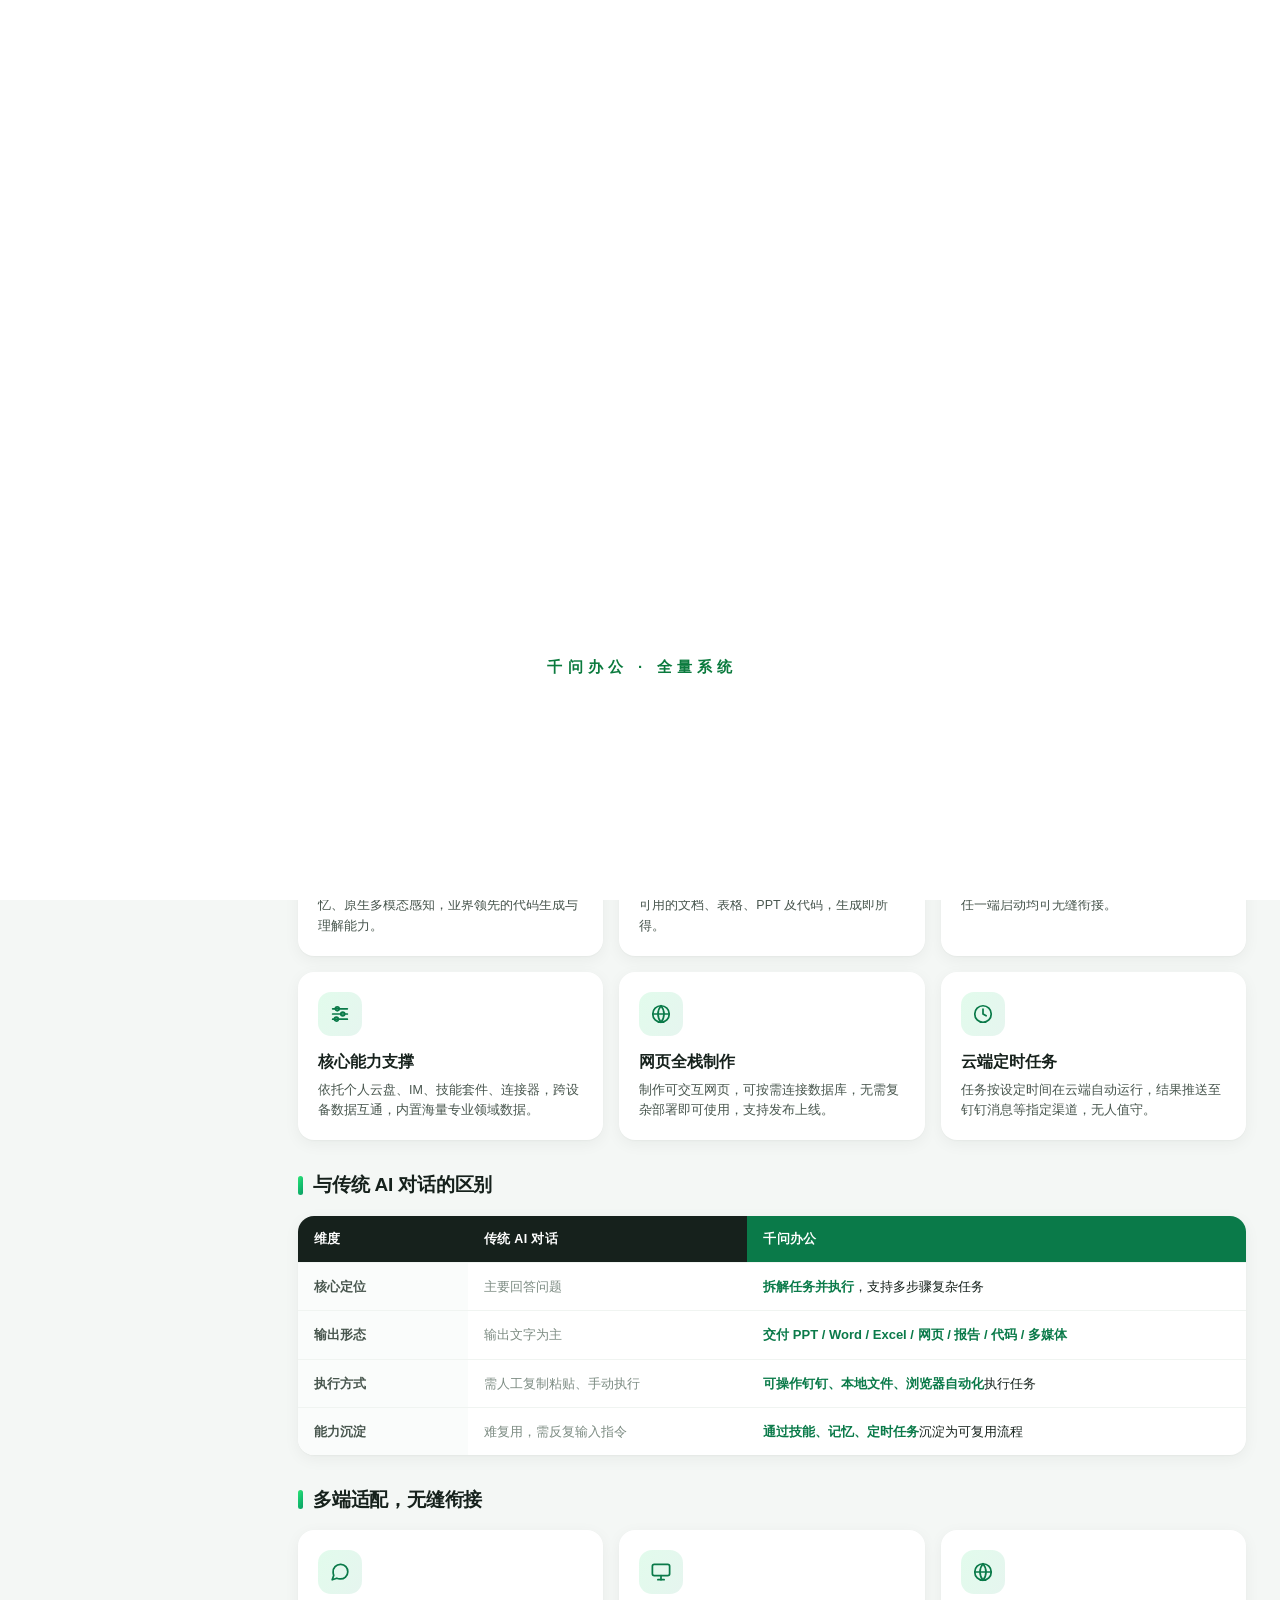
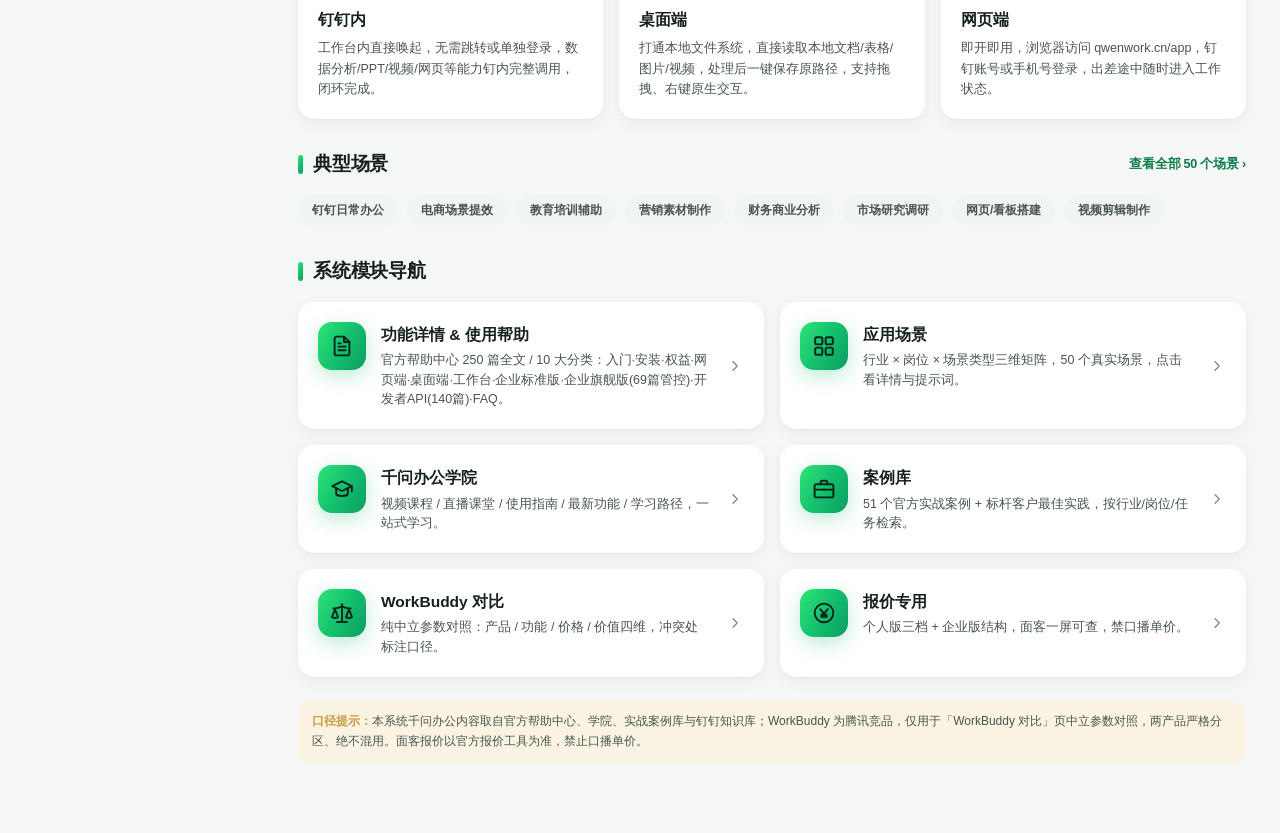
==== commit 5f047a7e: "Add files via upload" ====
--- a/index.html
+++ b/index.html
@@ -4,9 +4,25 @@
 <meta charset="UTF-8">
 <meta name="viewport" content="width=device-width, initial-scale=1.0">
 <title>千问办公 · 全量系统 | 产品总览</title>
+<link rel="icon" type="image/png" sizes="32x32" href="assets/brand/jiaoyin-favicon-32.png">
+<link rel="icon" type="image/png" sizes="16x16" href="assets/brand/jiaoyin-favicon-16.png">
+<link rel="apple-touch-icon" sizes="180x180" href="assets/brand/jiaoyin-favicon-180.png">
 <link rel="stylesheet" href="assets/style.css">
+<style>
+/* ===== 进站加载动画·视频版（首次访问播放一次） ===== */
+#boot-loader{position:fixed;inset:0;z-index:9999;background:#fff;display:flex;align-items:center;justify-content:center;flex-direction:column;gap:14px;opacity:1;transition:opacity .4s ease}
+#boot-loader.out{opacity:0;pointer-events:none}
+#boot-video{width:min(72vw,66vh,420px);aspect-ratio:1/1;object-fit:contain;display:block}
+#boot-title{font-size:15px;font-weight:700;color:#0a7a3d;letter-spacing:.35em;text-indent:.35em;animation:bootFade .5s .5s ease both}
+@keyframes bootFade{from{opacity:0;transform:translateY(8px)}to{opacity:1;transform:translateY(0)}}
+@media (prefers-reduced-motion:reduce){#boot-title{animation:none!important;opacity:1!important}}
+</style>
 </head>
 <body>
+<div id="boot-loader" hidden>
+  <video id="boot-video" src="assets/brand/jiaoyin-boot.mp4" autoplay muted playsinline preload="auto"></video>
+  <div id="boot-title">千问办公 · 全量系统</div>
+</div>
 <div id="topbar-slot"></div>
 <nav class="sidenav" id="sidenav"></nav>
 <div class="main">
@@ -100,6 +116,27 @@
 
 // 触发 reveal
 requestAnimationFrame(()=>document.querySelectorAll('.reveal').forEach(el=>el.classList.add('in')));
+
+// ===== 进站加载动画（视频版）：每个会话仅首次进站播放 =====
+(function(){
+  const loader=document.getElementById('boot-loader');
+  if(!loader) return;
+  const reduced=window.matchMedia('(prefers-reduced-motion: reduce)').matches;
+  if(sessionStorage.getItem('qw_boot_played')||reduced){loader.remove();return;}
+  sessionStorage.setItem('qw_boot_played','1');
+  loader.hidden=false;
+  document.body.style.overflow='hidden';
+  const video=loader.querySelector('video');
+  const done=()=>{loader.classList.add('out');document.body.style.overflow='';setTimeout(()=>loader.remove(),450);};
+  let finished=false;
+  const finish=()=>{if(!finished){finished=true;done();}};
+  video.addEventListener('ended',finish);
+  video.addEventListener('error',()=>{loader.remove();document.body.style.overflow='';});
+  // 兜底：ended 万一没触发（如旧浏览器），8 秒后强制结束
+  setTimeout(finish,8000);
+  // 视频可能已缓存并在监听前就结束
+  if(video.readyState>=4&&video.ended) finish();
+})();
 </script>
 </body>
 </html>
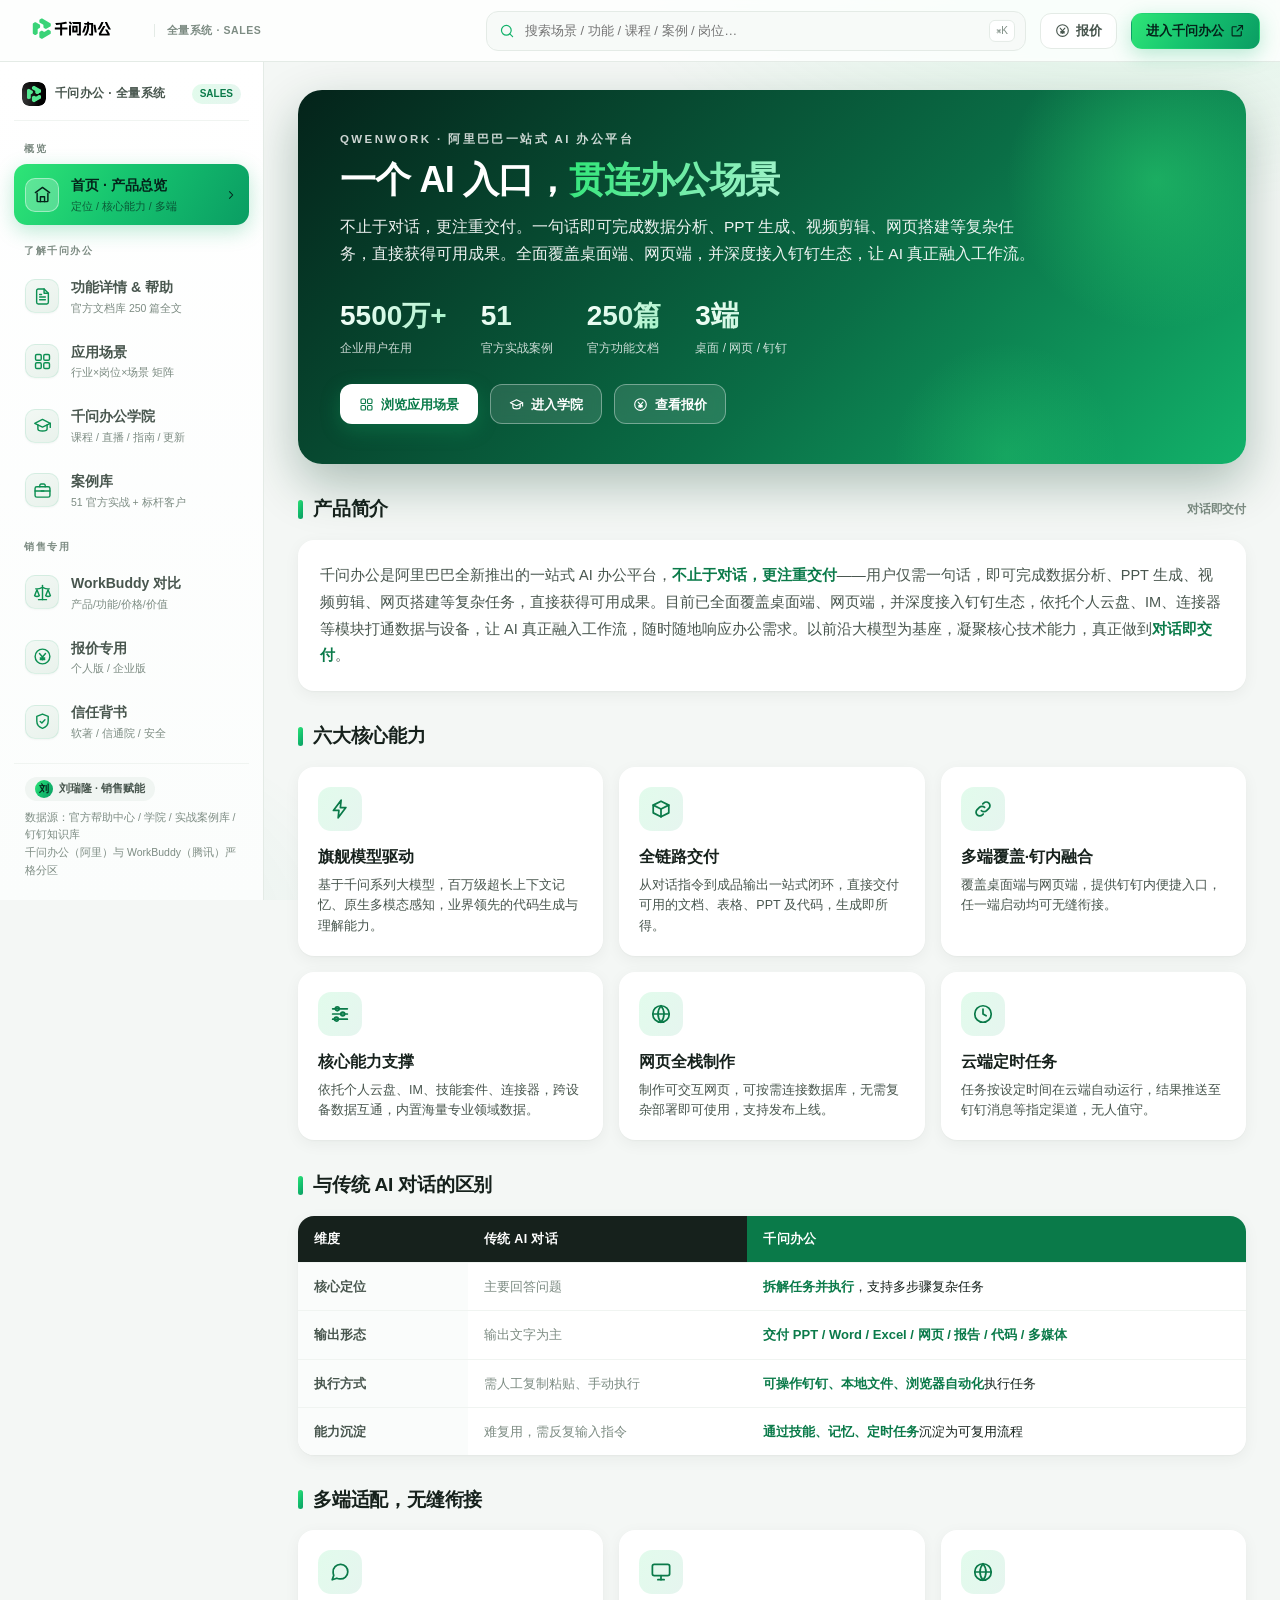
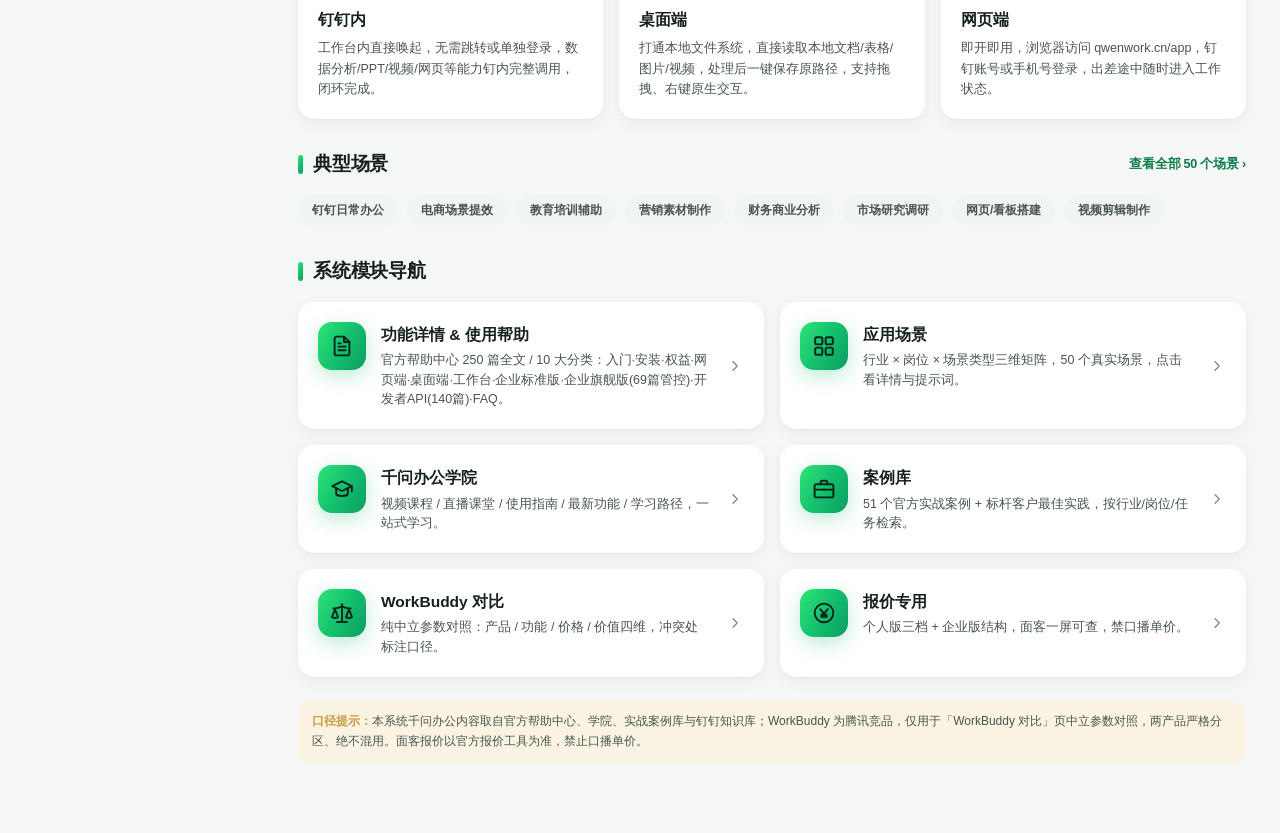
==== commit ecd84554: "Add files via upload" ====
--- a/index.html
+++ b/index.html
@@ -10,18 +10,27 @@
 <link rel="stylesheet" href="assets/style.css">
 <style>
 /* ===== 进站加载动画·视频版（首次访问播放一次） ===== */
-#boot-loader{position:fixed;inset:0;z-index:9999;background:#fff;display:flex;align-items:center;justify-content:center;flex-direction:column;gap:14px;opacity:1;transition:opacity .4s ease}
+#boot-loader{position:fixed;inset:0;z-index:9999;background:#eae9ef;display:flex;align-items:center;justify-content:center;opacity:1;transition:opacity .4s ease}
 #boot-loader.out{opacity:0;pointer-events:none}
-#boot-video{width:min(72vw,66vh,420px);aspect-ratio:1/1;object-fit:contain;display:block}
-#boot-title{font-size:15px;font-weight:700;color:#0a7a3d;letter-spacing:.35em;text-indent:.35em;animation:bootFade .5s .5s ease both}
-@keyframes bootFade{from{opacity:0;transform:translateY(8px)}to{opacity:1;transform:translateY(0)}}
-@media (prefers-reduced-motion:reduce){#boot-title{animation:none!important;opacity:1!important}}
+#boot-inner{display:flex;flex-direction:column;align-items:center;gap:clamp(18px,3.2vh,30px)}
+#boot-stage{position:relative;width:min(60vw,56vh,400px);aspect-ratio:1/1;padding:1.5px;border-radius:30px;background:linear-gradient(140deg,#2fe577 0%,#0a7a49 48%,#2fd978 100%);box-shadow:0 0 0 1px rgba(47,229,119,.16),0 14px 46px rgba(10,122,73,.16),0 0 60px rgba(47,229,119,.22)}
+#boot-frame{position:relative;width:100%;height:100%;border-radius:28.5px;overflow:hidden;background:#eae9ef}
+#boot-video{width:100%;height:100%;object-fit:contain;display:block}
+#boot-title{font-size:clamp(15px,2.1vw,20px);letter-spacing:.16em;font-weight:600;color:#0a7a49;text-indent:.16em}
+#boot-title b{color:#2fd978;margin:0 .4em;font-weight:800}
+@media (prefers-reduced-motion:reduce){#boot-stage{animation:none}}
 </style>
 </head>
 <body>
 <div id="boot-loader" hidden>
-  <video id="boot-video" src="assets/brand/jiaoyin-boot.mp4" autoplay muted playsinline preload="auto"></video>
-  <div id="boot-title">千问办公 · 全量系统</div>
+  <div id="boot-inner">
+    <div id="boot-stage">
+      <div id="boot-frame">
+        <video id="boot-video" src="assets/brand/jiaoyin-boot.mp4" autoplay muted playsinline preload="auto"></video>
+      </div>
+    </div>
+    <div id="boot-title">千问办公<b>·</b>全量系统</div>
+  </div>
 </div>
 <div id="topbar-slot"></div>
 <nav class="sidenav" id="sidenav"></nav>
